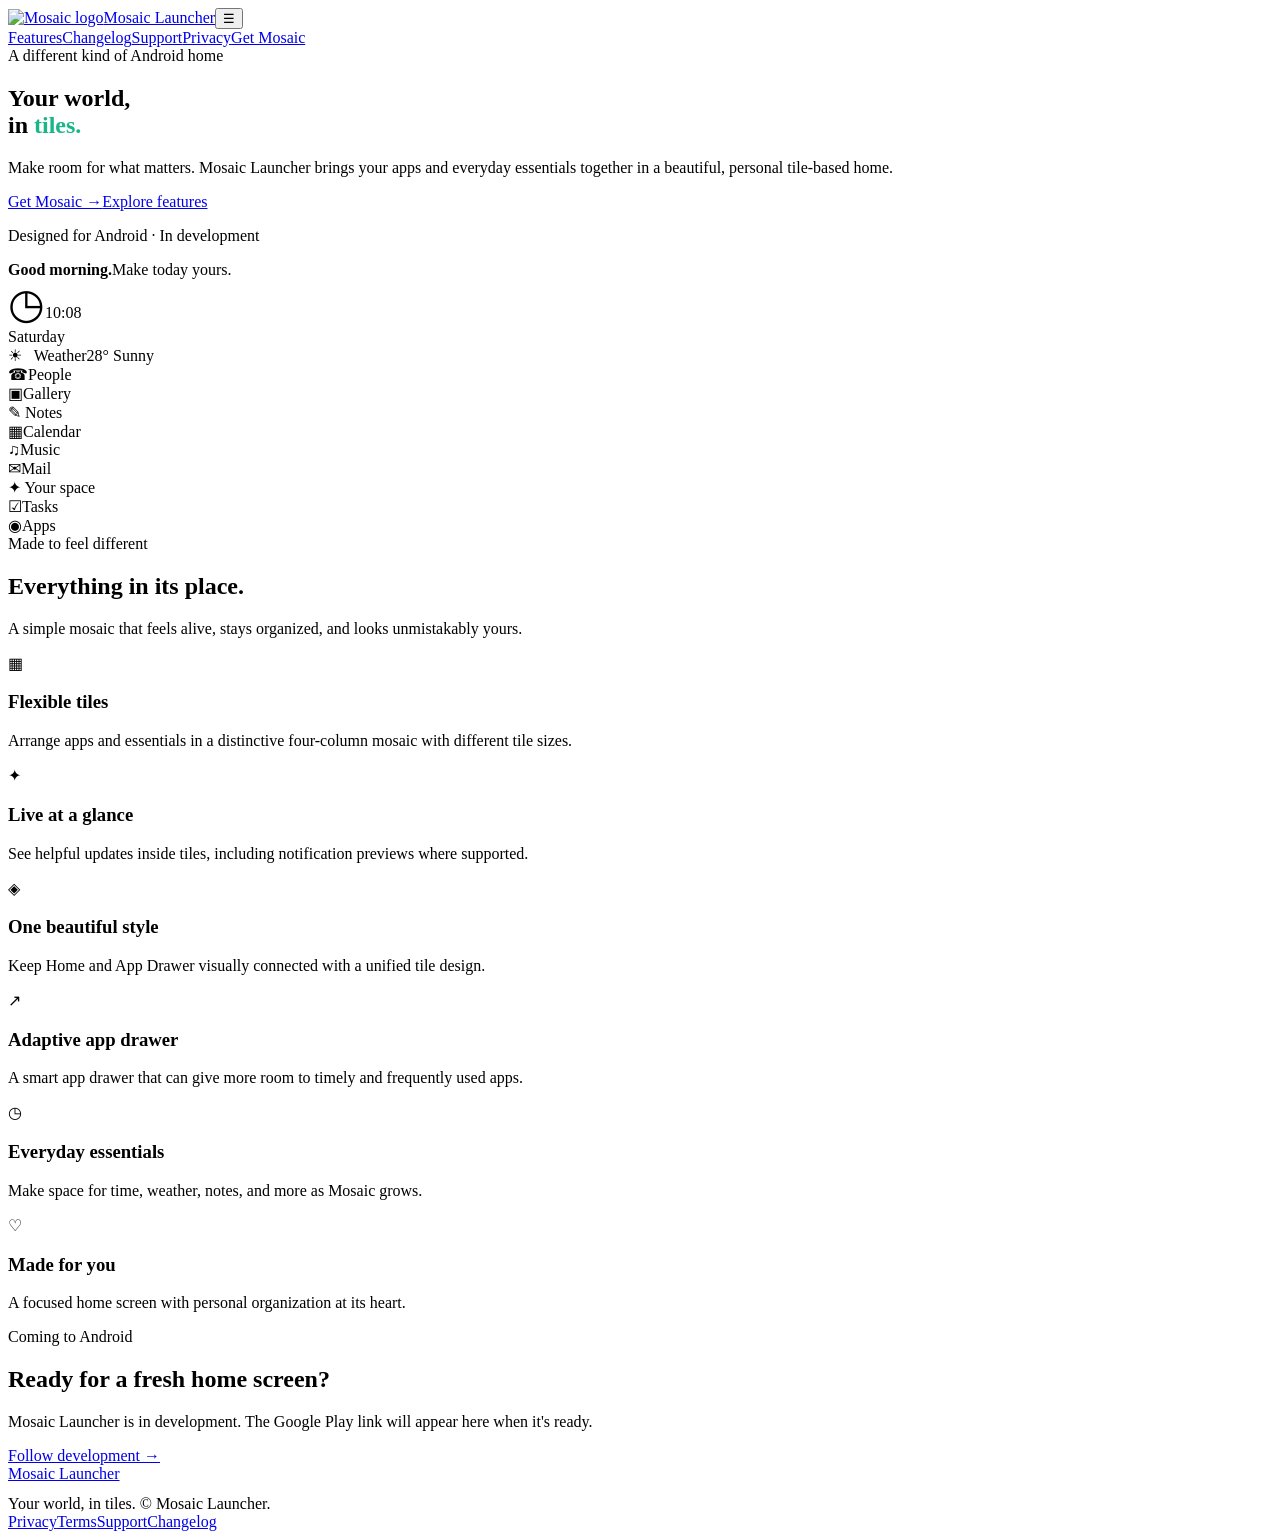
==== index.html @ 5e467f21 "Add files via upload" ====
<!doctype html><html lang="en"><head><meta charset="utf-8"><meta name="viewport" content="width=device-width,initial-scale=1"><meta name="theme-color" content="#f8faf9"><meta name="description" content="A fresh, colorful, tile-based Android launcher designed around the apps you love."><meta property="og:title" content="Mosaic Launcher — Your world, in tiles"><meta property="og:description" content="A fresh, colorful, tile-based Android launcher designed around the apps you love."><meta property="og:type" content="website"><link rel="icon" href="favicon.svg" type="image/svg+xml"><link rel="stylesheet" href="css/style.css"><title>Mosaic Launcher — Your world, in tiles</title></head><body><header class="site-header"><div class="wrap nav"><a class="brand" href="index.html"><img src="assets/logo.svg" alt="Mosaic logo">Mosaic Launcher</a><button class="menu-toggle" aria-label="Toggle menu" aria-expanded="false">☰</button><nav class="nav-links" aria-label="Main navigation"><a href="index.html#features">Features</a><a href="changelog.html">Changelog</a><a href="support.html">Support</a><a href="privacy.html">Privacy</a><a class="btn" href="index.html#download">Get Mosaic</a></nav></div></header><main><section class="hero"><div class="wrap hero-layout"><div class="hero-copy"><span class="eyebrow">A different kind of Android home</span><h1>Your world,<br>in <span style="color:#1bb58a">tiles.</span></h1><p class="lead">Make room for what matters. Mosaic Launcher brings your apps and everyday essentials together in a beautiful, personal tile-based home.</p><div class="hero-actions"><a class="btn" href="#download">Get Mosaic →</a><a class="btn alt" href="#features">Explore features</a></div><p class="small-note">Designed for Android · In development</p></div><div class="device" role="img" aria-label="Illustrative Mosaic Launcher home screen concept"><div class="phone-head"><strong>Good morning.</strong><span>Make today yours.</span></div><div class="tile-grid"><div class="tile large mint"><span style="font-size:2.6rem">◷</span><span>10:08<br>Saturday</span></div><div class="tile wide gold"><span>☀ &nbsp; Weather</span><span>28° Sunny</span></div><div class="tile blue">☎<span>People</span></div><div class="tile coral">▣<span>Gallery</span></div><div class="tile wide cream">✎ <span>Notes</span></div><div class="tile tall lilac">▦<span>Calendar</span></div><div class="tile mint">♫<span>Music</span></div><div class="tile blue">✉<span>Mail</span></div><div class="tile wide coral">✦ <span>Your space</span></div><div class="tile gold">☑<span>Tasks</span></div><div class="tile cream">◉<span>Apps</span></div></div></div></div></section><section id="features" class="section alt"><div class="wrap"><div class="section-intro"><span class="eyebrow">Made to feel different</span><h2>Everything in its place.</h2><p>A simple mosaic that feels alive, stays organized, and looks unmistakably yours.</p></div><div class="feature-grid"><article class="feature"><div class="symbol">▦</div><h3>Flexible tiles</h3><p>Arrange apps and essentials in a distinctive four-column mosaic with different tile sizes.</p></article><article class="feature"><div class="symbol">✦</div><h3>Live at a glance</h3><p>See helpful updates inside tiles, including notification previews where supported.</p></article><article class="feature"><div class="symbol">◈</div><h3>One beautiful style</h3><p>Keep Home and App Drawer visually connected with a unified tile design.</p></article><article class="feature"><div class="symbol">↗</div><h3>Adaptive app drawer</h3><p>A smart app drawer that can give more room to timely and frequently used apps.</p></article><article class="feature"><div class="symbol">◷</div><h3>Everyday essentials</h3><p>Make space for time, weather, notes, and more as Mosaic grows.</p></article><article class="feature"><div class="symbol">♡</div><h3>Made for you</h3><p>A focused home screen with personal organization at its heart.</p></article></div></div></section><section id="download" class="section"><div class="wrap"><div class="banner"><div><span class="eyebrow">Coming to Android</span><h2>Ready for a fresh home screen?</h2><p>Mosaic Launcher is in development. The Google Play link will appear here when it's ready.</p></div><a class="btn" href="support.html">Follow development →</a></div></div></section></main><footer class="footer"><div class="wrap footer-layout"><div><a class="brand" href="index.html"><img src="assets/logo.svg" alt="">Mosaic Launcher</a><p class="muted" style="margin:12px 0 0">Your world, in tiles. © <span data-year></span> Mosaic Launcher.</p></div><div class="footer-links"><a href="privacy.html">Privacy</a><a href="terms.html">Terms</a><a href="support.html">Support</a><a href="changelog.html">Changelog</a></div></div></footer><script src="js/main.js"></script></body></html>
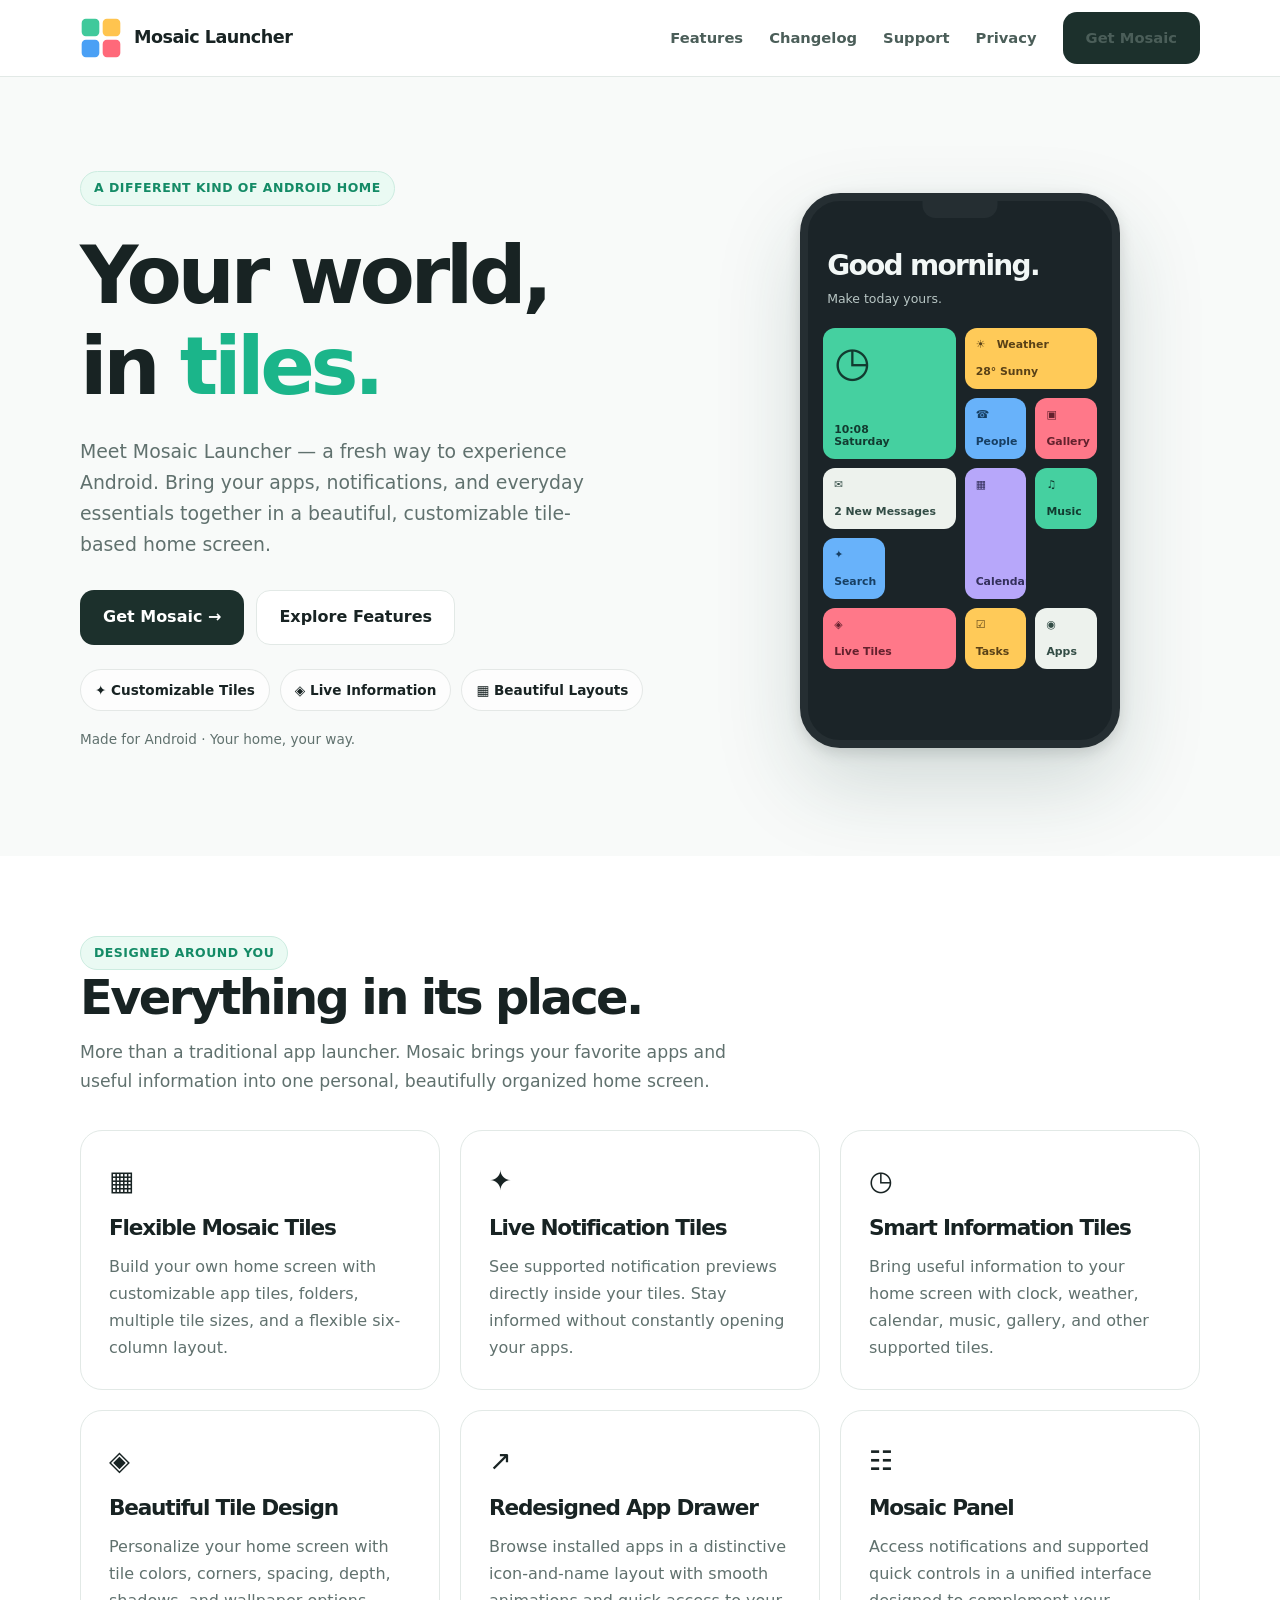
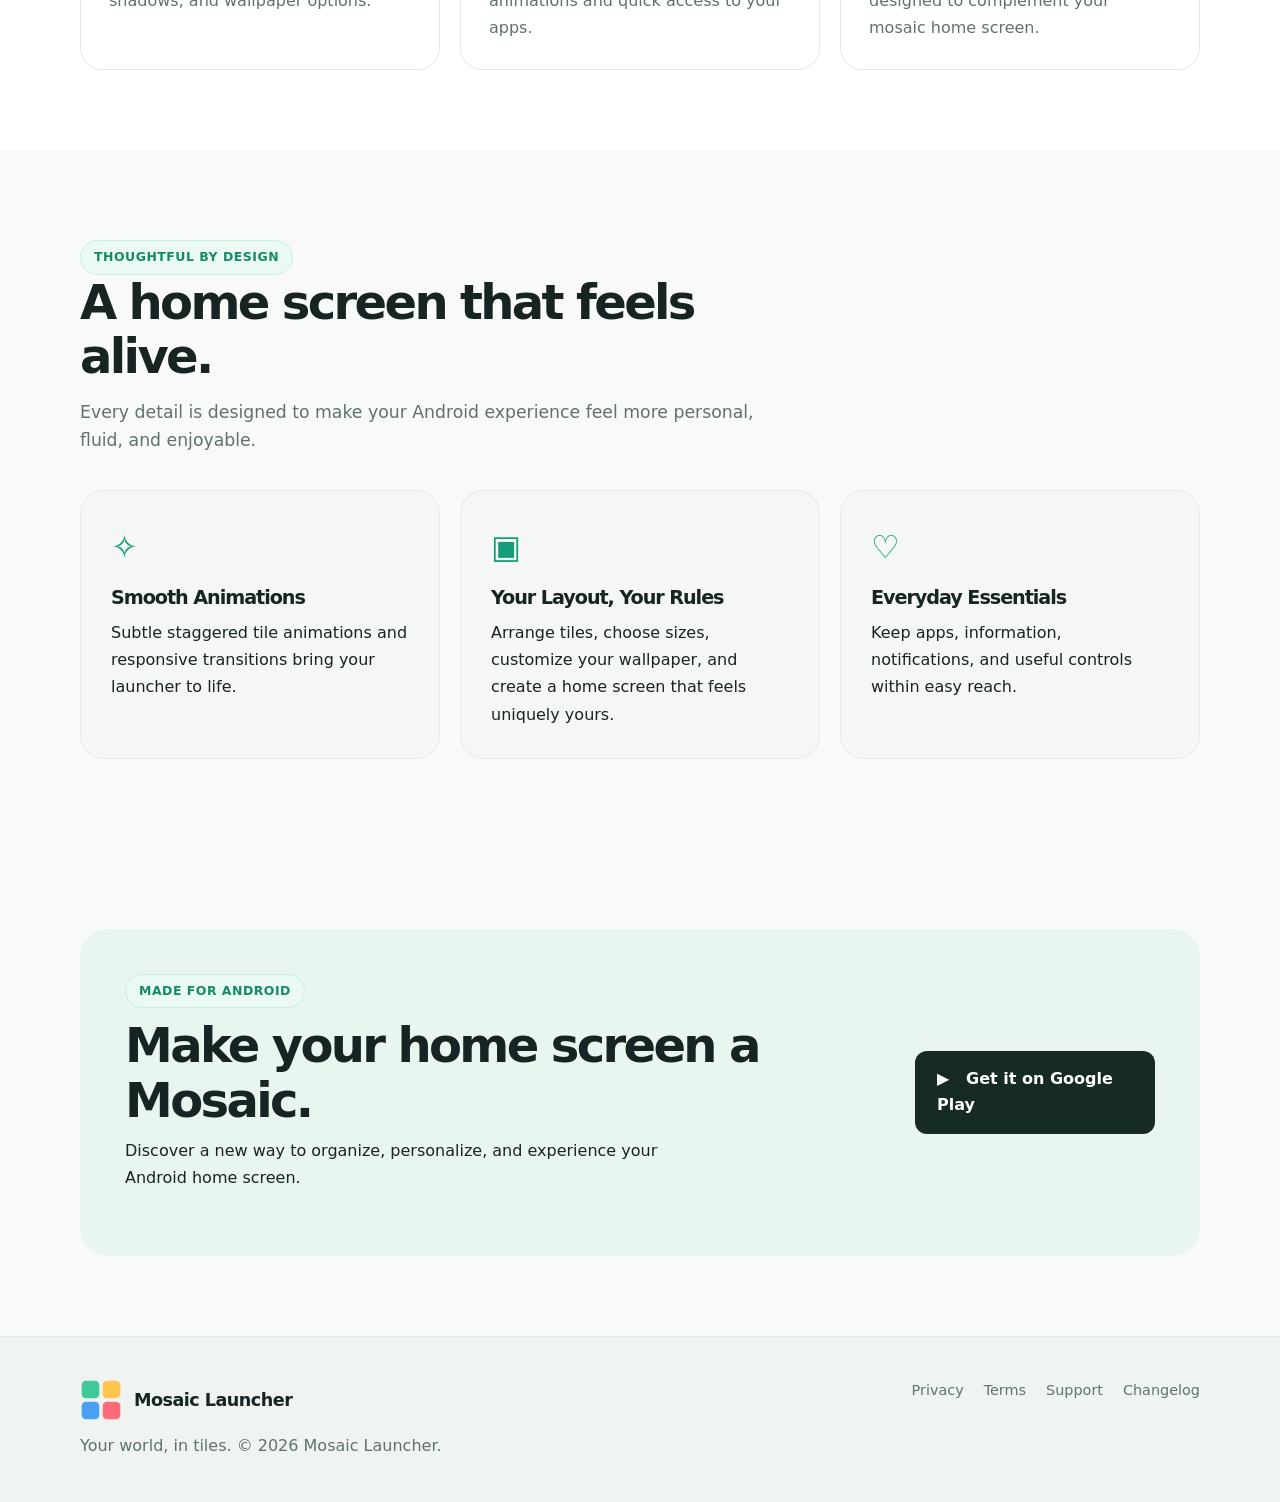
==== commit 08b53b34: "Update index.html" ====
--- a/index.html
+++ b/index.html
@@ -1 +1,573 @@
-<!doctype html><html lang="en"><head><meta charset="utf-8"><meta name="viewport" content="width=device-width,initial-scale=1"><meta name="theme-color" content="#f8faf9"><meta name="description" content="A fresh, colorful, tile-based Android launcher designed around the apps you love."><meta property="og:title" content="Mosaic Launcher — Your world, in tiles"><meta property="og:description" content="A fresh, colorful, tile-based Android launcher designed around the apps you love."><meta property="og:type" content="website"><link rel="icon" href="favicon.svg" type="image/svg+xml"><link rel="stylesheet" href="css/style.css"><title>Mosaic Launcher — Your world, in tiles</title></head><body><header class="site-header"><div class="wrap nav"><a class="brand" href="index.html"><img src="assets/logo.svg" alt="Mosaic logo">Mosaic Launcher</a><button class="menu-toggle" aria-label="Toggle menu" aria-expanded="false">☰</button><nav class="nav-links" aria-label="Main navigation"><a href="index.html#features">Features</a><a href="changelog.html">Changelog</a><a href="support.html">Support</a><a href="privacy.html">Privacy</a><a class="btn" href="index.html#download">Get Mosaic</a></nav></div></header><main><section class="hero"><div class="wrap hero-layout"><div class="hero-copy"><span class="eyebrow">A different kind of Android home</span><h1>Your world,<br>in <span style="color:#1bb58a">tiles.</span></h1><p class="lead">Make room for what matters. Mosaic Launcher brings your apps and everyday essentials together in a beautiful, personal tile-based home.</p><div class="hero-actions"><a class="btn" href="#download">Get Mosaic →</a><a class="btn alt" href="#features">Explore features</a></div><p class="small-note">Designed for Android · In development</p></div><div class="device" role="img" aria-label="Illustrative Mosaic Launcher home screen concept"><div class="phone-head"><strong>Good morning.</strong><span>Make today yours.</span></div><div class="tile-grid"><div class="tile large mint"><span style="font-size:2.6rem">◷</span><span>10:08<br>Saturday</span></div><div class="tile wide gold"><span>☀ &nbsp; Weather</span><span>28° Sunny</span></div><div class="tile blue">☎<span>People</span></div><div class="tile coral">▣<span>Gallery</span></div><div class="tile wide cream">✎ <span>Notes</span></div><div class="tile tall lilac">▦<span>Calendar</span></div><div class="tile mint">♫<span>Music</span></div><div class="tile blue">✉<span>Mail</span></div><div class="tile wide coral">✦ <span>Your space</span></div><div class="tile gold">☑<span>Tasks</span></div><div class="tile cream">◉<span>Apps</span></div></div></div></div></section><section id="features" class="section alt"><div class="wrap"><div class="section-intro"><span class="eyebrow">Made to feel different</span><h2>Everything in its place.</h2><p>A simple mosaic that feels alive, stays organized, and looks unmistakably yours.</p></div><div class="feature-grid"><article class="feature"><div class="symbol">▦</div><h3>Flexible tiles</h3><p>Arrange apps and essentials in a distinctive four-column mosaic with different tile sizes.</p></article><article class="feature"><div class="symbol">✦</div><h3>Live at a glance</h3><p>See helpful updates inside tiles, including notification previews where supported.</p></article><article class="feature"><div class="symbol">◈</div><h3>One beautiful style</h3><p>Keep Home and App Drawer visually connected with a unified tile design.</p></article><article class="feature"><div class="symbol">↗</div><h3>Adaptive app drawer</h3><p>A smart app drawer that can give more room to timely and frequently used apps.</p></article><article class="feature"><div class="symbol">◷</div><h3>Everyday essentials</h3><p>Make space for time, weather, notes, and more as Mosaic grows.</p></article><article class="feature"><div class="symbol">♡</div><h3>Made for you</h3><p>A focused home screen with personal organization at its heart.</p></article></div></div></section><section id="download" class="section"><div class="wrap"><div class="banner"><div><span class="eyebrow">Coming to Android</span><h2>Ready for a fresh home screen?</h2><p>Mosaic Launcher is in development. The Google Play link will appear here when it's ready.</p></div><a class="btn" href="support.html">Follow development →</a></div></div></section></main><footer class="footer"><div class="wrap footer-layout"><div><a class="brand" href="index.html"><img src="assets/logo.svg" alt="">Mosaic Launcher</a><p class="muted" style="margin:12px 0 0">Your world, in tiles. © <span data-year></span> Mosaic Launcher.</p></div><div class="footer-links"><a href="privacy.html">Privacy</a><a href="terms.html">Terms</a><a href="support.html">Support</a><a href="changelog.html">Changelog</a></div></div></footer><script src="js/main.js"></script></body></html>+
+<!doctype html>
+<html lang="en">
+<head>
+  <meta charset="utf-8">
+  <meta name="viewport" content="width=device-width,initial-scale=1">
+  <meta name="theme-color" content="#f8faf9">
+
+  <meta name="description"
+    content="Mosaic Launcher is a customizable tile-based Android launcher with live notification tiles, smart information, beautiful layouts, and smooth animations.">
+
+  <meta property="og:title"
+    content="Mosaic Launcher — Your world, in tiles">
+
+  <meta property="og:description"
+    content="Reimagine your Android home screen with customizable tiles, live information, and a beautiful mosaic design.">
+
+  <meta property="og:type" content="website">
+
+  <link rel="icon" href="favicon.svg" type="image/svg+xml">
+  <link rel="stylesheet" href="css/style.css">
+
+  <title>Mosaic Launcher — Your world, in tiles</title>
+
+  <style>
+    html {
+      scroll-behavior: smooth;
+    }
+
+    .hero-copy .lead {
+      max-width: 540px;
+    }
+
+    .hero-highlights {
+      display: flex;
+      flex-wrap: wrap;
+      gap: 10px;
+      margin-top: 24px;
+    }
+
+    .hero-highlights span {
+      display: inline-flex;
+      align-items: center;
+      padding: 9px 14px;
+      border: 1px solid rgba(100,120,110,.16);
+      border-radius: 30px;
+      background: rgba(255,255,255,.65);
+      font-size: .85rem;
+      font-weight: 600;
+    }
+
+    .feature .symbol {
+      font-size: 1.7rem;
+    }
+
+    .section-intro {
+      max-width: 700px;
+    }
+
+    .feature p {
+      line-height: 1.7;
+    }
+
+    .experience-section {
+      padding: 90px 0;
+    }
+
+    .experience-grid {
+      display: grid;
+      grid-template-columns: repeat(3,minmax(0,1fr));
+      gap: 20px;
+      margin-top: 35px;
+    }
+
+    .experience-card {
+      padding: 30px;
+      border-radius: 24px;
+      background: #f4f7f5;
+      border: 1px solid rgba(0,0,0,.05);
+    }
+
+    .experience-card h3 {
+      margin: 14px 0 10px;
+      font-size: 1.2rem;
+    }
+
+    .experience-card p {
+      line-height: 1.7;
+      margin: 0;
+    }
+
+    .experience-icon {
+      font-size: 2rem;
+      color: #159d79;
+    }
+
+    .download-banner {
+      display: flex;
+      justify-content: space-between;
+      align-items: center;
+      gap: 30px;
+      padding: 45px;
+      border-radius: 28px;
+      background: #e8f6ef;
+    }
+
+    .download-banner h2 {
+      margin: 10px 0;
+    }
+
+    .download-banner p {
+      max-width: 560px;
+      line-height: 1.7;
+    }
+
+    .download-actions {
+      display: flex;
+      gap: 12px;
+      flex-wrap: wrap;
+    }
+
+    .play-button {
+      display: inline-flex;
+      align-items: center;
+      justify-content: center;
+      gap: 10px;
+      padding: 15px 22px;
+      border-radius: 12px;
+      background: #172b25;
+      color: white;
+      font-weight: 700;
+      text-decoration: none;
+      transition: transform .2s, background .2s;
+    }
+
+    .play-button:hover {
+      transform: translateY(-2px);
+      background: #245344;
+    }
+
+    .play-button:focus-visible {
+      outline: 3px solid #1bb58a;
+      outline-offset: 3px;
+    }
+
+    .device .tile {
+      transition: transform .25s ease,
+                  box-shadow .25s ease;
+    }
+
+    .device .tile:hover {
+      transform: translateY(-3px);
+      box-shadow: 0 8px 18px rgba(0,0,0,.09);
+    }
+
+    @media (max-width: 800px) {
+      .experience-grid {
+        grid-template-columns: 1fr;
+      }
+
+      .experience-section {
+        padding: 60px 0;
+      }
+
+      .download-banner {
+        flex-direction: column;
+        align-items: flex-start;
+        padding: 30px;
+      }
+    }
+
+    @media (prefers-reduced-motion: reduce) {
+      html {
+        scroll-behavior: auto;
+      }
+
+      .device .tile,
+      .play-button {
+        transition: none;
+      }
+    }
+  </style>
+</head>
+
+<body>
+
+<header class="site-header">
+  <div class="wrap nav">
+
+    <a class="brand" href="index.html">
+      <img src="assets/logo.svg" alt="Mosaic logo">
+      Mosaic Launcher
+    </a>
+
+    <button class="menu-toggle"
+      aria-label="Toggle menu"
+      aria-expanded="false">
+      ☰
+    </button>
+
+    <nav class="nav-links" aria-label="Main navigation">
+      <a href="#features">Features</a>
+      <a href="changelog.html">Changelog</a>
+      <a href="support.html">Support</a>
+      <a href="privacy.html">Privacy</a>
+      <a class="btn" href="#download">Get Mosaic</a>
+    </nav>
+
+  </div>
+</header>
+
+<main>
+
+  <!-- HERO -->
+
+  <section class="hero">
+    <div class="wrap hero-layout">
+
+      <div class="hero-copy">
+
+        <span class="eyebrow">
+          A different kind of Android home
+        </span>
+
+        <h1>
+          Your world,<br>
+          in <span style="color:#1bb58a">tiles.</span>
+        </h1>
+
+        <p class="lead">
+          Meet Mosaic Launcher — a fresh way to experience
+          Android. Bring your apps, notifications, and
+          everyday essentials together in a beautiful,
+          customizable tile-based home screen.
+        </p>
+
+        <div class="hero-actions">
+          <a class="btn" href="#download">
+            Get Mosaic →
+          </a>
+
+          <a class="btn alt" href="#features">
+            Explore Features
+          </a>
+        </div>
+
+        <div class="hero-highlights">
+          <span>✦ Customizable Tiles</span>
+          <span>◈ Live Information</span>
+          <span>▦ Beautiful Layouts</span>
+        </div>
+
+        <p class="small-note">
+          Made for Android · Your home, your way.
+        </p>
+
+      </div>
+
+      <!-- MOSAIC PHONE PREVIEW -->
+
+      <div class="device"
+        role="img"
+        aria-label="Illustrative Mosaic Launcher home screen">
+
+        <div class="phone-head">
+          <strong>Good morning.</strong>
+          <span>Make today yours.</span>
+        </div>
+
+        <div class="tile-grid">
+
+          <div class="tile large mint">
+            <span style="font-size:2.6rem">◷</span>
+            <span>
+              10:08<br>
+              Saturday
+            </span>
+          </div>
+
+          <div class="tile wide gold">
+            <span>☀ &nbsp; Weather</span>
+            <span>28° Sunny</span>
+          </div>
+
+          <div class="tile blue">
+            ☎
+            <span>People</span>
+          </div>
+
+          <div class="tile coral">
+            ▣
+            <span>Gallery</span>
+          </div>
+
+          <div class="tile wide cream">
+            ✉
+            <span>2 New Messages</span>
+          </div>
+
+          <div class="tile tall lilac">
+            ▦
+            <span>Calendar</span>
+          </div>
+
+          <div class="tile mint">
+            ♫
+            <span>Music</span>
+          </div>
+
+          <div class="tile blue">
+            ✦
+            <span>Search</span>
+          </div>
+
+          <div class="tile wide coral">
+            ◈
+            <span>Live Tiles</span>
+          </div>
+
+          <div class="tile gold">
+            ☑
+            <span>Tasks</span>
+          </div>
+
+          <div class="tile cream">
+            ◉
+            <span>Apps</span>
+          </div>
+
+        </div>
+
+      </div>
+
+    </div>
+  </section>
+
+  <!-- FEATURES -->
+
+  <section id="features" class="section alt">
+    <div class="wrap">
+
+      <div class="section-intro">
+        <span class="eyebrow">
+          Designed around you
+        </span>
+
+        <h2>
+          Everything in its place.
+        </h2>
+
+        <p>
+          More than a traditional app launcher.
+          Mosaic brings your favorite apps and
+          useful information into one personal,
+          beautifully organized home screen.
+        </p>
+      </div>
+
+      <div class="feature-grid">
+
+        <article class="feature">
+          <div class="symbol">▦</div>
+          <h3>Flexible Mosaic Tiles</h3>
+          <p>
+            Build your own home screen with
+            customizable app tiles, folders,
+            multiple tile sizes, and a flexible
+            six-column layout.
+          </p>
+        </article>
+
+        <article class="feature">
+          <div class="symbol">✦</div>
+          <h3>Live Notification Tiles</h3>
+          <p>
+            See supported notification previews
+            directly inside your tiles.
+            Stay informed without constantly
+            opening your apps.
+          </p>
+        </article>
+
+        <article class="feature">
+          <div class="symbol">◷</div>
+          <h3>Smart Information Tiles</h3>
+          <p>
+            Bring useful information to your
+            home screen with clock, weather,
+            calendar, music, gallery,
+            and other supported tiles.
+          </p>
+        </article>
+
+        <article class="feature">
+          <div class="symbol">◈</div>
+          <h3>Beautiful Tile Design</h3>
+          <p>
+            Personalize your home screen
+            with tile colors, corners,
+            spacing, depth, shadows,
+            and wallpaper options.
+          </p>
+        </article>
+
+        <article class="feature">
+          <div class="symbol">↗</div>
+          <h3>Redesigned App Drawer</h3>
+          <p>
+            Browse installed apps in a
+            distinctive icon-and-name layout
+            with smooth animations and
+            quick access to your apps.
+          </p>
+        </article>
+
+        <article class="feature">
+          <div class="symbol">☷</div>
+          <h3>Mosaic Panel</h3>
+          <p>
+            Access notifications and
+            supported quick controls
+            in a unified interface
+            designed to complement
+            your mosaic home screen.
+          </p>
+        </article>
+
+      </div>
+
+    </div>
+  </section>
+
+  <!-- EXPERIENCE -->
+
+  <section class="experience-section">
+    <div class="wrap">
+
+      <div class="section-intro">
+
+        <span class="eyebrow">
+          Thoughtful by design
+        </span>
+
+        <h2>
+          A home screen that feels alive.
+        </h2>
+
+        <p>
+          Every detail is designed to make
+          your Android experience feel
+          more personal, fluid, and enjoyable.
+        </p>
+
+      </div>
+
+      <div class="experience-grid">
+
+        <article class="experience-card">
+          <div class="experience-icon">✧</div>
+
+          <h3>Smooth Animations</h3>
+
+          <p>
+            Subtle staggered tile animations
+            and responsive transitions
+            bring your launcher to life.
+          </p>
+        </article>
+
+        <article class="experience-card">
+          <div class="experience-icon">▣</div>
+
+          <h3>Your Layout, Your Rules</h3>
+
+          <p>
+            Arrange tiles, choose sizes,
+            customize your wallpaper,
+            and create a home screen
+            that feels uniquely yours.
+          </p>
+        </article>
+
+        <article class="experience-card">
+          <div class="experience-icon">♡</div>
+
+          <h3>Everyday Essentials</h3>
+
+          <p>
+            Keep apps, information,
+            notifications, and useful
+            controls within easy reach.
+          </p>
+        </article>
+
+      </div>
+
+    </div>
+  </section>
+
+  <!-- DOWNLOAD -->
+
+  <section id="download" class="section">
+    <div class="wrap">
+
+      <div class="download-banner">
+
+        <div>
+          <span class="eyebrow">
+            Made for Android
+          </span>
+
+          <h2>
+            Make your home screen a Mosaic.
+          </h2>
+
+          <p>
+            Discover a new way to organize,
+            personalize, and experience
+            your Android home screen.
+          </p>
+        </div>
+
+        <div class="download-actions">
+
+          <!-- Replace # with the published Play Store URL -->
+          <a class="play-button"
+             href="#"
+             aria-label="Get Mosaic Launcher on Google Play">
+            ▶ &nbsp; Get it on Google Play
+          </a>
+
+        </div>
+
+      </div>
+
+    </div>
+  </section>
+
+</main>
+
+<!-- FOOTER -->
+
+<footer class="footer">
+  <div class="wrap footer-layout">
+
+    <div>
+
+      <a class="brand" href="index.html">
+        <img src="assets/logo.svg" alt="">
+        Mosaic Launcher
+      </a>
+
+      <p class="muted" style="margin:12px 0 0">
+        Your world, in tiles.
+        © <span data-year></span> Mosaic Launcher.
+      </p>
+
+    </div>
+
+    <div class="footer-links">
+      <a href="privacy.html">Privacy</a>
+      <a href="terms.html">Terms</a>
+      <a href="support.html">Support</a>
+      <a href="changelog.html">Changelog</a>
+    </div>
+
+  </div>
+</footer>
+
+<script src="js/main.js"></script>
+
+</body>
+</html>
--- a/css/style.css
+++ b/css/style.css
@@ -0,0 +1 @@
+:root{--bg:#f8faf9;--ink:#182323;--muted:#60716e;--line:#e2e9e6;--card:#fff;--mint:#40c99b;--gold:#ffc44f;--blue:#4aa0f5;--coral:#ff697a}*{box-sizing:border-box}html{scroll-behavior:smooth}body{margin:0;font-family:Inter,ui-sans-serif,system-ui,-apple-system,BlinkMacSystemFont,"Segoe UI",sans-serif;background:var(--bg);color:var(--ink);line-height:1.65}a{color:inherit;text-decoration:none}button{font:inherit}.wrap{width:min(1120px,calc(100% - 40px));margin:auto}.site-header{background:#ffffffeb;backdrop-filter:blur(14px);border-bottom:1px solid var(--line);position:sticky;top:0;z-index:10}.nav{display:flex;align-items:center;justify-content:space-between;min-height:76px;gap:18px}.brand{display:flex;align-items:center;gap:12px;font-size:1.1rem;font-weight:800;letter-spacing:-.03em}.brand img{width:42px;height:42px}.nav-links{display:flex;gap:26px;align-items:center}.nav-links a{color:#4b5e59;font-size:.92rem;font-weight:600}.nav-links a:hover,.footer a:hover{color:#14936c}.btn{display:inline-flex;align-items:center;justify-content:center;gap:10px;border:1px solid transparent;border-radius:14px;background:#1c302c;color:white;padding:13px 22px;font-weight:700;transition:transform .2s,background .2s}.btn:hover{transform:translateY(-2px);background:#2c4942}.btn.alt{background:white;color:var(--ink);border-color:var(--line)}.btn.alt:hover{background:#eff7f3}.hero{padding:94px 0 85px;overflow:hidden}.hero-layout{display:grid;grid-template-columns:1.1fr .9fr;gap:54px;align-items:center}.eyebrow{display:inline-flex;border:1px solid #ccece0;background:#eafaf3;border-radius:30px;padding:6px 13px;color:#148b66;font-weight:750;font-size:.78rem;letter-spacing:.04em;text-transform:uppercase}h1,h2,h3{line-height:1.13;letter-spacing:-.055em}h1{font-size:clamp(3.3rem,6.3vw,5.7rem);margin:24px 0}h2{font-size:clamp(2rem,3.8vw,3rem);margin:0 0 14px}h3{font-size:1.35rem;margin:12px 0}p{margin:0 0 20px}.lead{font-size:1.18rem;color:var(--muted);max-width:590px}.hero-actions{display:flex;gap:12px;flex-wrap:wrap;margin-top:30px}.small-note{font-size:.85rem;color:var(--muted);margin-top:17px}.device{width:min(320px,100%);margin:auto;background:#1b2428;border:8px solid #252e32;border-radius:40px;box-shadow:0 35px 85px #1a453f2d,0 5px 15px #0002;padding:42px 15px 22px;min-height:555px;position:relative}.device:before{content:'';position:absolute;width:75px;height:18px;border-radius:0 0 13px 13px;background:#252e32;top:-1px;left:50%;transform:translateX(-50%)}.phone-head{color:#f2f7f6;margin:0 0 18px 4px}.phone-head strong{font-size:1.75rem;letter-spacing:-.06em}.phone-head span{font-size:.78rem;color:#b8c6c4;display:block}.tile-grid{display:grid;grid-template-columns:repeat(4,1fr);grid-auto-rows:61px;gap:9px}.tile{border-radius:12px;display:flex;flex-direction:column;align-items:flex-start;justify-content:space-between;padding:11px;font-weight:750;font-size:.68rem;line-height:1.1;overflow:hidden}.tile svg{width:22px;height:22px}.tile.large{grid-column:span 2;grid-row:span 2}.tile.wide{grid-column:span 2}.tile.tall{grid-row:span 2}.mint{background:#45d0a0;color:#123b30}.gold{background:#ffca58;color:#594117}.blue{background:#68b2fa;color:#173f63}.coral{background:#ff7889;color:#63212d}.cream{background:#edf2ed;color:#324c45}.lilac{background:#b7a7fa;color:#332f5b}.section{padding:80px 0}.section.alt{background:#fff}.section-intro{max-width:670px;margin-bottom:35px}.section-intro p{color:var(--muted);font-size:1.08rem}.feature-grid{display:grid;grid-template-columns:repeat(3,1fr);gap:20px}.feature{background:var(--card);border:1px solid var(--line);border-radius:22px;padding:28px}.feature .symbol{font-size:1.9rem}.feature p{color:var(--muted);margin:0}.banner{background:#203832;color:white;border-radius:28px;padding:50px;display:flex;justify-content:space-between;align-items:center;gap:30px}.banner p{color:#d0e2db}.banner .btn{background:var(--mint);color:#163d30}.banner h2{max-width:560px}.content{max-width:820px;margin:0 auto;padding:65px 0 100px}.content h1{font-size:clamp(2.6rem,5vw,4rem)}.content h2{font-size:1.55rem;margin-top:36px}.content p,.content li{color:#52625f}.content a{color:#0b8461;text-decoration:underline}.notice{background:#fff7e7;border:1px solid #efd8a4;border-radius:14px;padding:17px 20px;margin:25px 0;color:#6a532b}.faq{border-bottom:1px solid var(--line);padding:20px 0}.faq summary{font-weight:750;cursor:pointer}.faq p{margin:14px 0 0}.footer{background:#eff4f1;border-top:1px solid var(--line);padding:42px 0}.footer-layout{display:flex;justify-content:space-between;gap:24px;flex-wrap:wrap}.footer-links{display:flex;gap:20px;flex-wrap:wrap;font-size:.9rem;color:var(--muted)}.muted{color:var(--muted)}.menu-toggle{display:none;background:none;border:0;font-size:1.5rem;cursor:pointer}@media(max-width:800px){.hero{padding:60px 0}.hero-layout{grid-template-columns:1fr;gap:48px}.hero-copy{text-align:center}.lead{margin-inline:auto}.hero-actions{justify-content:center}.feature-grid{grid-template-columns:1fr 1fr}.banner{flex-direction:column;align-items:flex-start}.menu-toggle{display:block}.nav-links{display:none;position:absolute;left:0;right:0;top:76px;padding:22px 20px;background:white;border-bottom:1px solid var(--line);flex-direction:column;align-items:flex-start}.nav-links.open{display:flex}}@media(max-width:540px){.feature-grid{grid-template-columns:1fr}.banner{padding:30px}.hero h1{font-size:3.25rem}.wrap{width:min(100% - 32px,1120px)}.section{padding:55px 0}}
